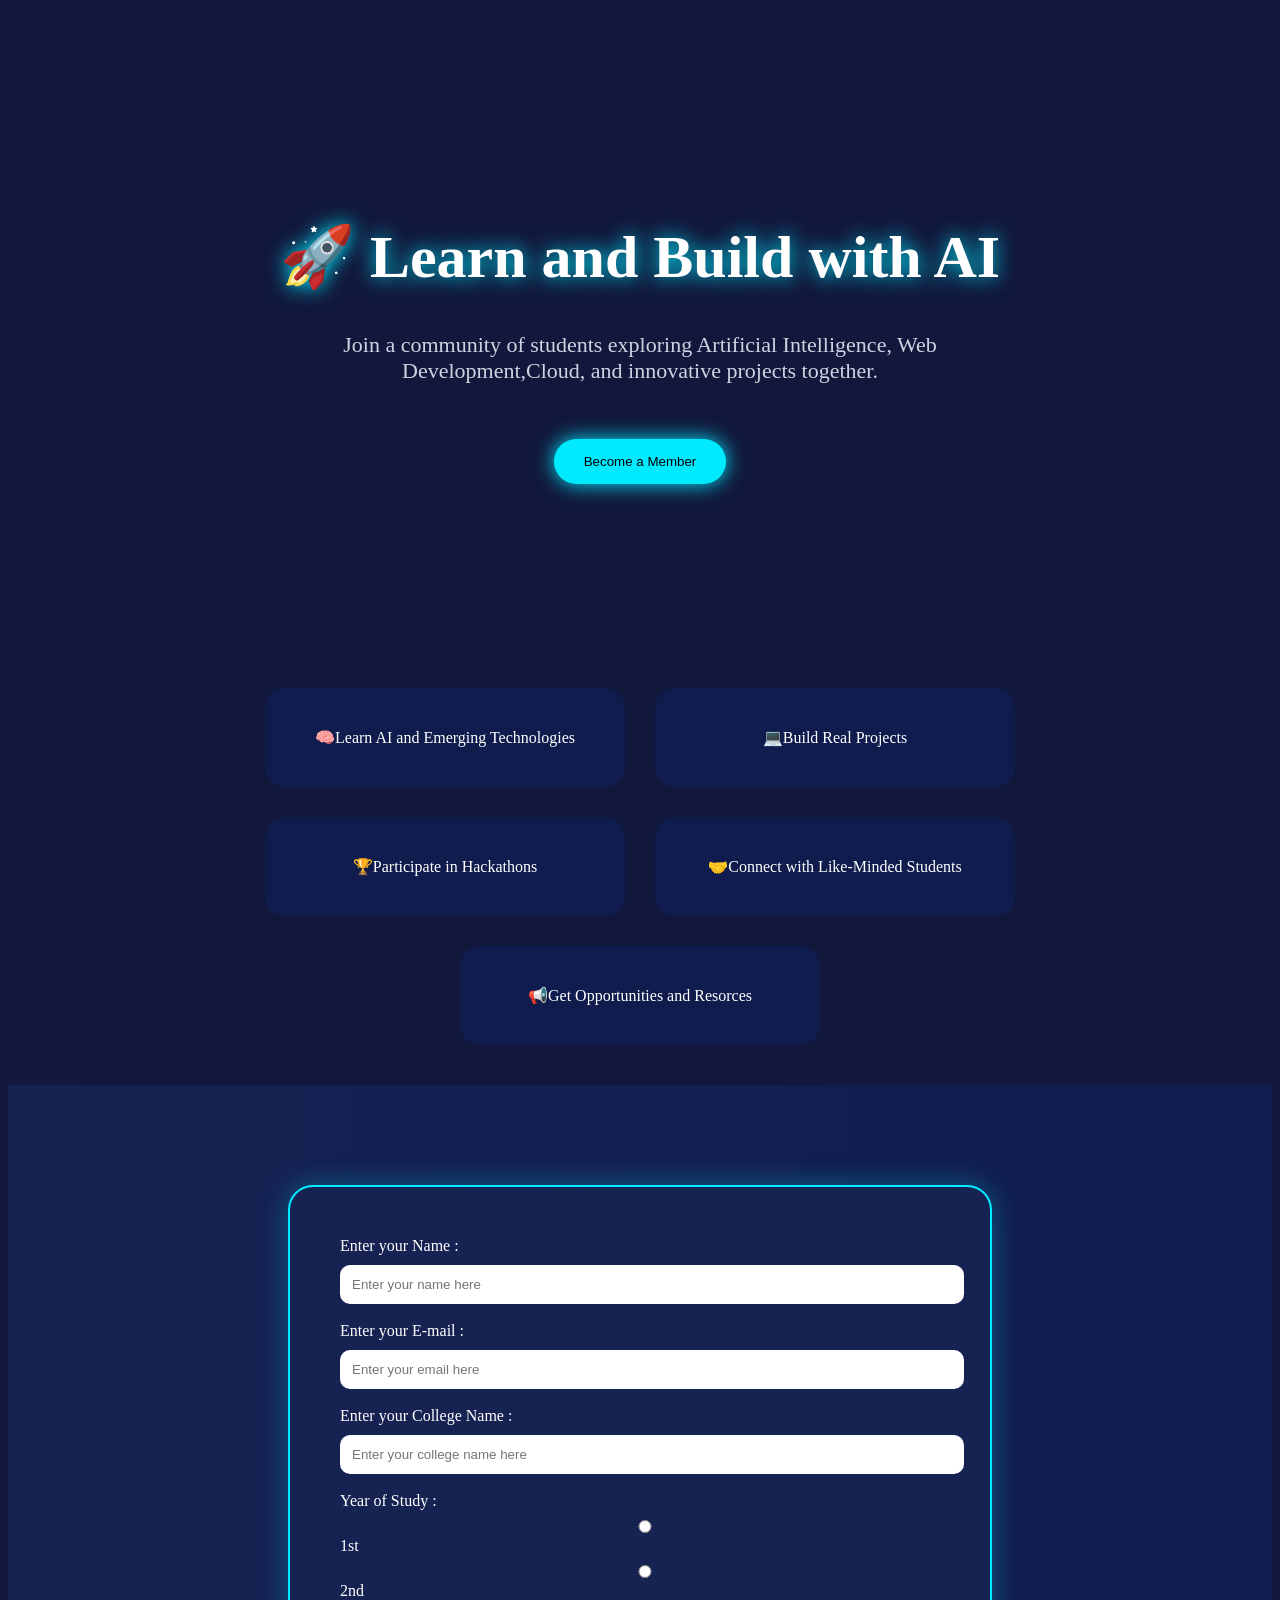
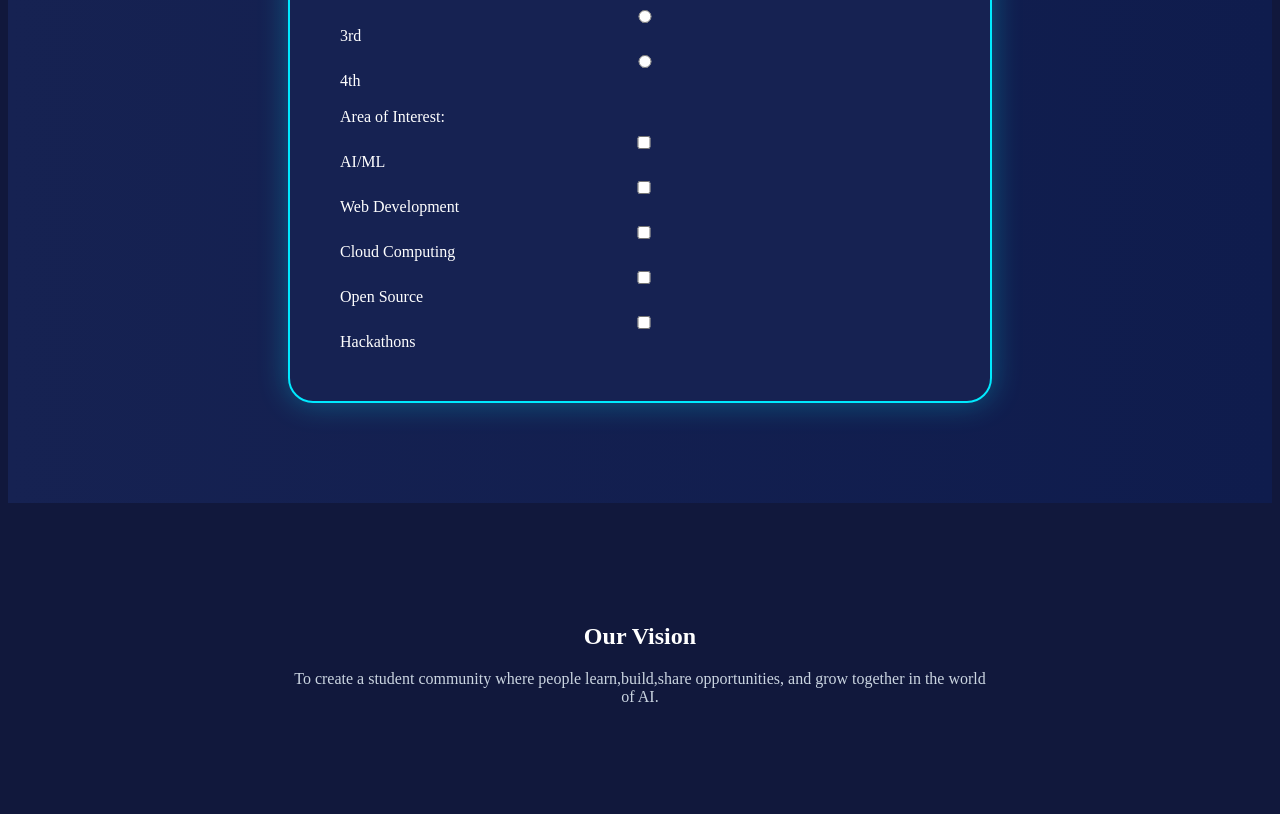
==== join.html @ 81e856c5 "Cyborg landing page project" ====
<!DOCTYPE html>
<html lang="en">
<head>
    <meta charset="UTF-8">
    <meta name="viewport" content="width=device-width, initial-scale=1.0">
    <title>Document</title>
    <link rel="stylesheet" href="join.css">
</head>
<body>
    <main>
    <section class="main">
        <h1>🚀 Learn and Build with AI</h1>
        <p>Join a community of students exploring Artificial Intelligence,
            Web Development,Cloud, and innovative projects together.
        </p>
        <button class="member-btn">Become a Member</button>

    </section>
    <section class="why">
        <div class="card">🧠Learn AI and Emerging Technologies</div>
        <div class="card">💻Build Real Projects</div>
        <div class="card">🏆Participate in Hackathons</div>
        <div class="card">🤝Connect with Like-Minded Students</div>
        <div class="card">📢Get Opportunities and Resorces</div>
    </section>
    <section class="form-section">
    <form action="" id="register-form">
        <label for="name">Enter your Name : <input type="text" placeholder="Enter your name here" id="name"></label>
        <br><br>
        <label for="mail">Enter your E-mail : <input type="email" placeholder="Enter your email here"></label>
        <br><br>
        <label for="collegename">Enter your College Name : <input type="text" placeholder="Enter your college name here" id="collegename"></label>
        <br><br>
        <label for="branch">Year of Study : </label>
         <br>
         <label for="first"><input type="radio" id="first" name="first">1st</label>
         <br>
         <label for="second"><input type="radio" id="second" name="second">2nd</label>
         <br>
         <label for="third"><input type="radio" id="third" name="third">3rd</label>
         <br>
         <label for="fourth"><input type="radio" id="fourth" name="fourth">4th</label>
         <br><br>
         <label for="interest">Area of Interest:</label>
         <br>
         <label for="AI" ><input type="checkbox" id="AI">AI/ML</label>
         <br>
         <label for="Webdev" ><input type="checkbox" id="Webdev">Web Development</label>
         <br>
         <label for="Cloud" ><input type="checkbox" id="Cloud">Cloud Computing</label>
         <br>
         <label for="opensource" ><input type="checkbox" id="opensource">Open Source</label>
         <br>
         <label for="hackathons" ><input type="checkbox" id="hackathons">Hackathons</label>
         <br>
    </form>
    </section>
    <section class="message">
        <h2>Our Vision</h2>
        <p>To create a student community where people learn,build,share opportunities, and grow together in the world of AI.</p>

    </section>
    <section class="thanks">
        <h2>🎉 Welcome to the Evolution!</h2>
        <p>Thank you for joining our community.</p>
        <p>We'll connect with you soon.</p>
    </section>
    </main>
    <script src="join.js"></script>
</body>
</html>
---- join.css ----
.main{
    min-height:60vh;
    display:flex;
    flex-direction:column;
    justify-content:center;
    align-items:center;
    text-align:center;
    padding:50px;
}
.main h1{
    font-size:60px;
    margin-bottom:20px;
}
.main p{
    max-width:700px;
    color:#cbd5e1;
    font-size:22px;
    margin-top:20px;
    margin-bottom:20px;
}
.main button{
    margin-top:35px;
    padding:15px 30px;
    border:none;
    border-radius:30px;
    background:#00eaff;
    cursor:pointer;
    box-shadow:0 0 20px #00eaff;
}
.why{
    display:flex;
    flex-wrap:wrap;
    justify-content:center;
    gap:30px;
    padding:40px 80px;
}
.card{
    width:280px;
    background:#0f1c4d;
    padding:40px;
    border-radius:20px;
    text-align:center;
}
.card:hover{
    transform:translateY(-10px);
    box-shadow:0 0 20px #00eaff;
}
.form-section{
    display:flex;
    justify-content:center;
    padding:100px;
    background:linear-gradient(
        to right,
        #162252,
        #0f1c4d
    );
    padding:100px 0;
}
form{
    width:600px;
    background:#162252;
    padding:50px;
    border-radius:25px;
    border: 2px solid #00eaff;
    box-shadow:0 0 30px rgba(0,234,255,0.3);
}
input{
    width:100%;
    padding:12px;
    margin-top:10px;
    border-radius:10px;
    border:none;
}
.message{
    text-align:center;
    padding:100px;
}
.message p{
    max-width:700px;
    margin:auto;
    color:#cbd5e1;
}
.thanks{
    display:none;
    width:600px;
    margin:100px auto;
    padding:50px;
    background:#0f1c4d;
    border-radius:25px;
    border:2px solid #00eaff;
    text-align:center;
    box-shadow:0 0 30px rgba(0,234,255,0.3);
}
.thanks h2{
    font-size:50px;
    margin-bottom:20px;
}
.thanks p{
    font-size:22px;
    color:#cbd5e1;
}
body{
    background:#11183c;
    color:white;
}
.main h1{
    text-shadow:0 0 20px #00eaff;
}
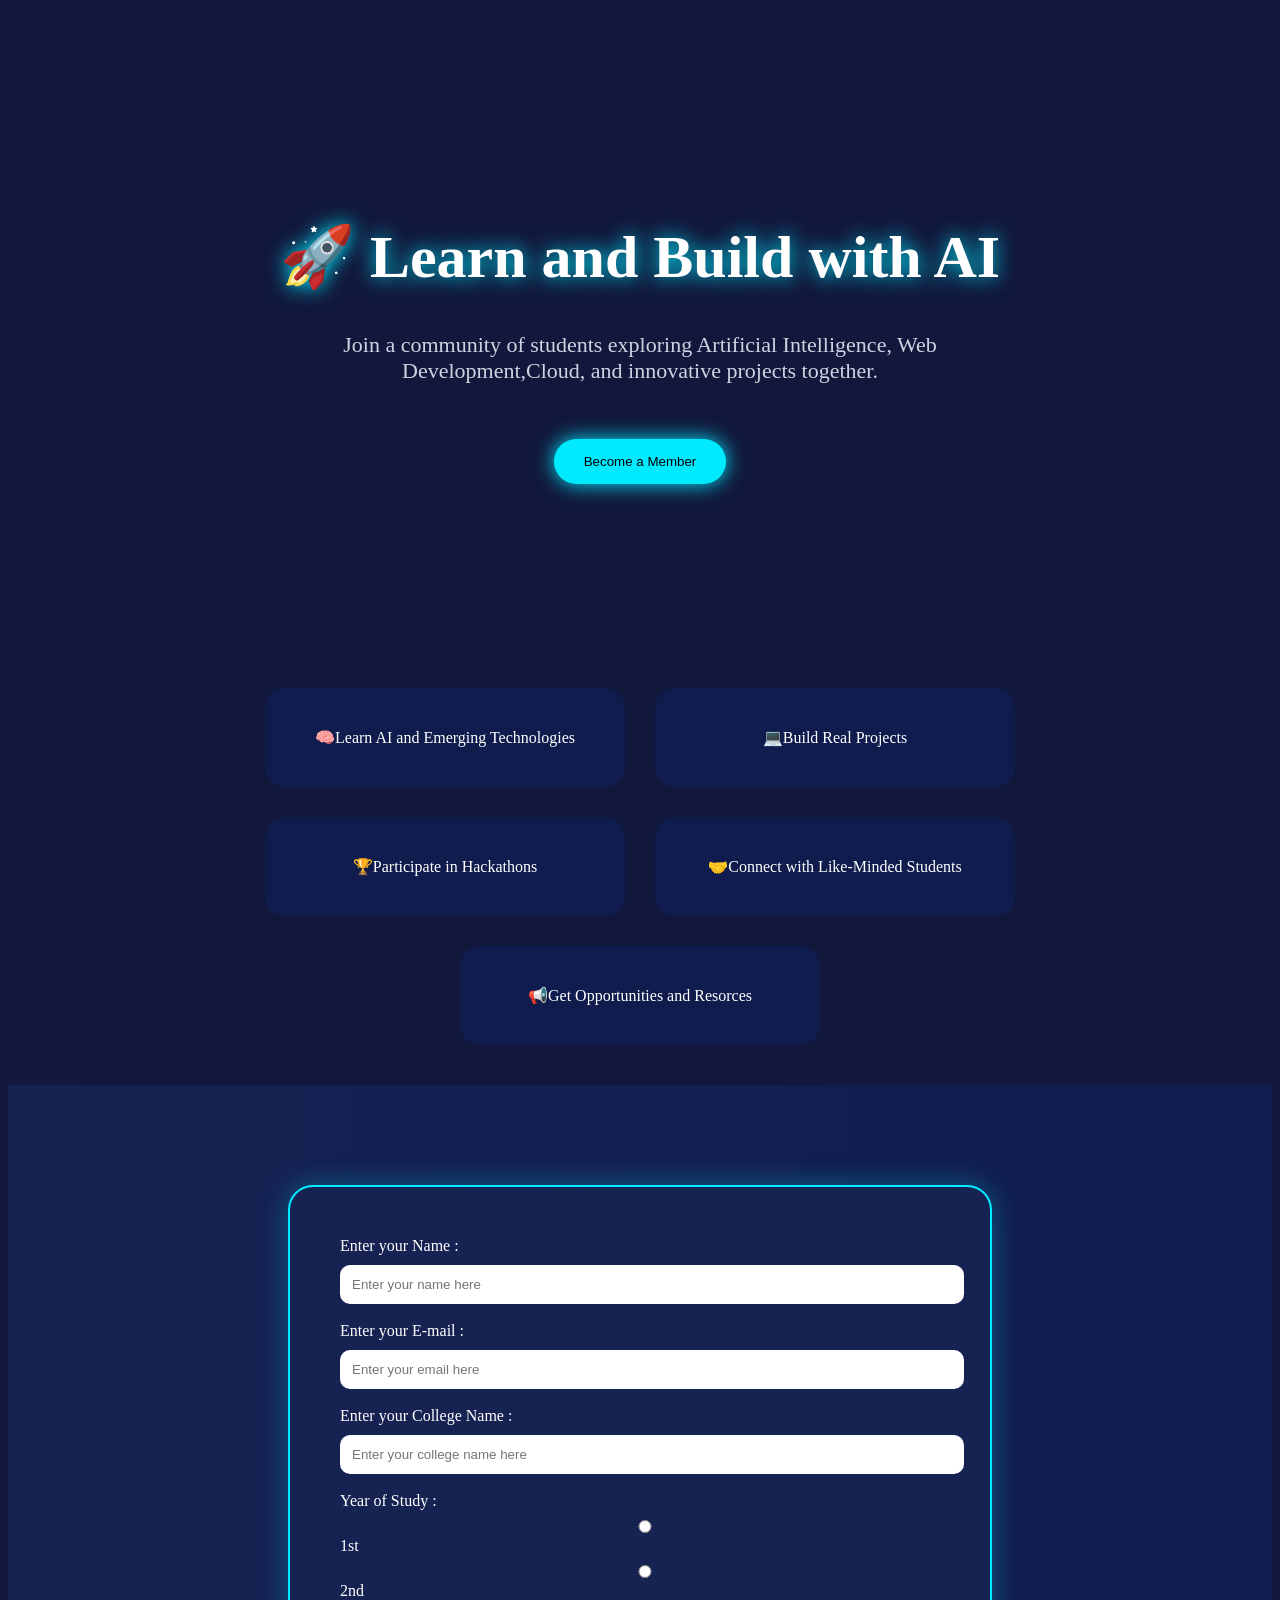
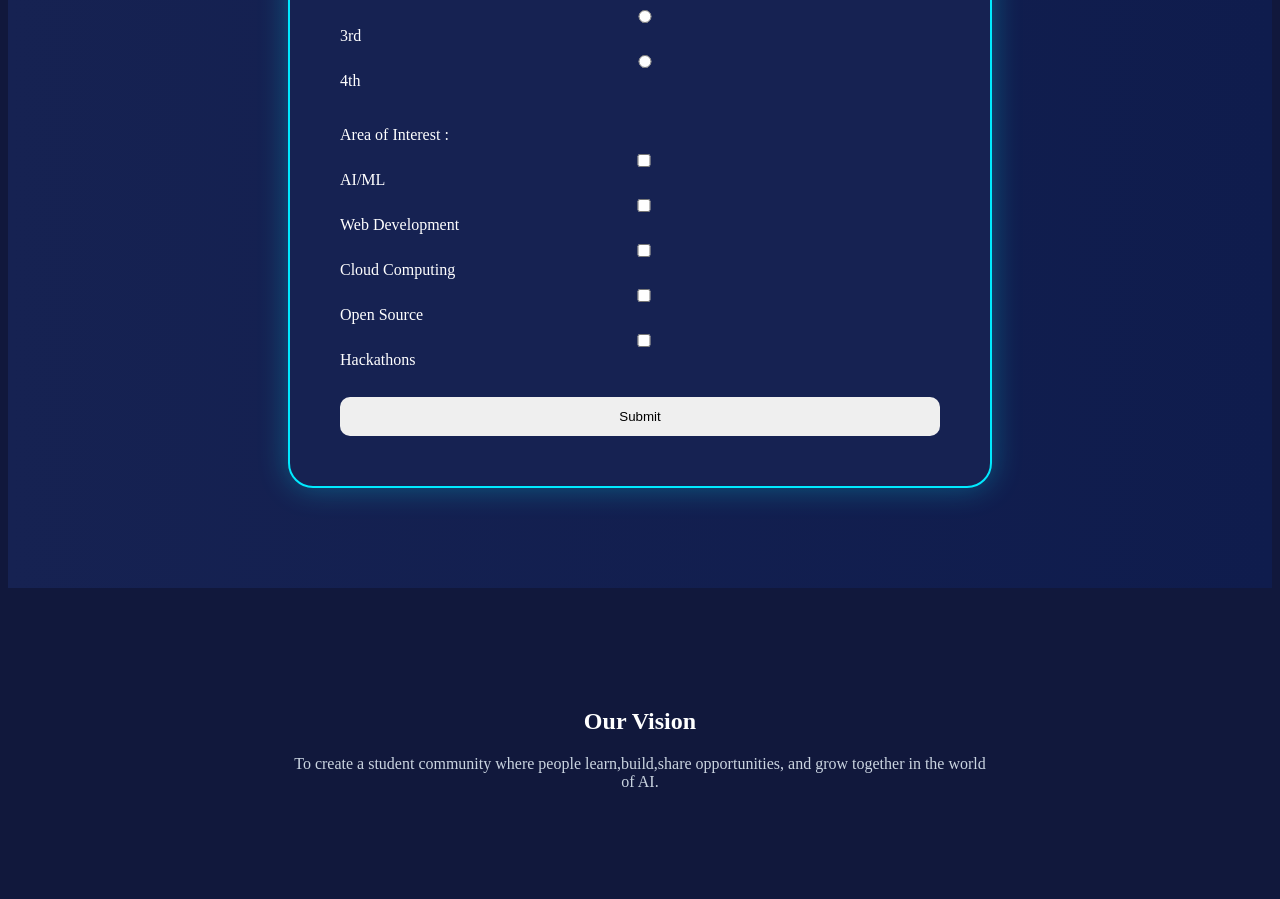
==== commit e87a7530: "update css and fix layout" ====
--- a/join.html
+++ b/join.html
@@ -33,26 +33,27 @@
         <br><br>
         <label for="branch">Year of Study : </label>
          <br>
-         <label for="first"><input type="radio" id="first" name="first">1st</label>
+         <label for="first"><input type="radio" id="first" name="year">1st</label>
          <br>
-         <label for="second"><input type="radio" id="second" name="second">2nd</label>
+         <label for="second"><input type="radio" id="second" name="year">2nd</label>
          <br>
-         <label for="third"><input type="radio" id="third" name="third">3rd</label>
+         <label for="third"><input type="radio" id="third" name="year">3rd</label>
          <br>
-         <label for="fourth"><input type="radio" id="fourth" name="fourth">4th</label>
+         <label for="fourth"><input type="radio" id="fourth" name="year">4th</label>
+         <br><br><br>
+         <label for="interest">Area of Interest : </label>
+         <br>
+         <label for="AI" ><input type="checkbox" id="AI" name="interest">AI/ML</label>
+         <br>
+         <label for="Webdev" ><input type="checkbox" id="Webdev" name="interest">Web Development</label>
+         <br>
+         <label for="Cloud" ><input type="checkbox" id="Cloud" name="interest">Cloud Computing</label>
+         <br>
+         <label for="opensource" ><input type="checkbox" id="opensource" name="interest">Open Source</label>
+         <br>
+         <label for="hackathons" ><input type="checkbox" id="hackathons" name="interest">Hackathons</label>
          <br><br>
-         <label for="interest">Area of Interest:</label>
-         <br>
-         <label for="AI" ><input type="checkbox" id="AI">AI/ML</label>
-         <br>
-         <label for="Webdev" ><input type="checkbox" id="Webdev">Web Development</label>
-         <br>
-         <label for="Cloud" ><input type="checkbox" id="Cloud">Cloud Computing</label>
-         <br>
-         <label for="opensource" ><input type="checkbox" id="opensource">Open Source</label>
-         <br>
-         <label for="hackathons" ><input type="checkbox" id="hackathons">Hackathons</label>
-         <br>
+         <input type="submit">
     </form>
     </section>
     <section class="message">
@@ -60,12 +61,13 @@
         <p>To create a student community where people learn,build,share opportunities, and grow together in the world of AI.</p>
 
     </section>
+    
+    </main>
     <section class="thanks">
         <h2>🎉 Welcome to the Evolution!</h2>
         <p>Thank you for joining our community.</p>
         <p>We'll connect with you soon.</p>
     </section>
-    </main>
     <script src="join.js"></script>
 </body>
 </html>
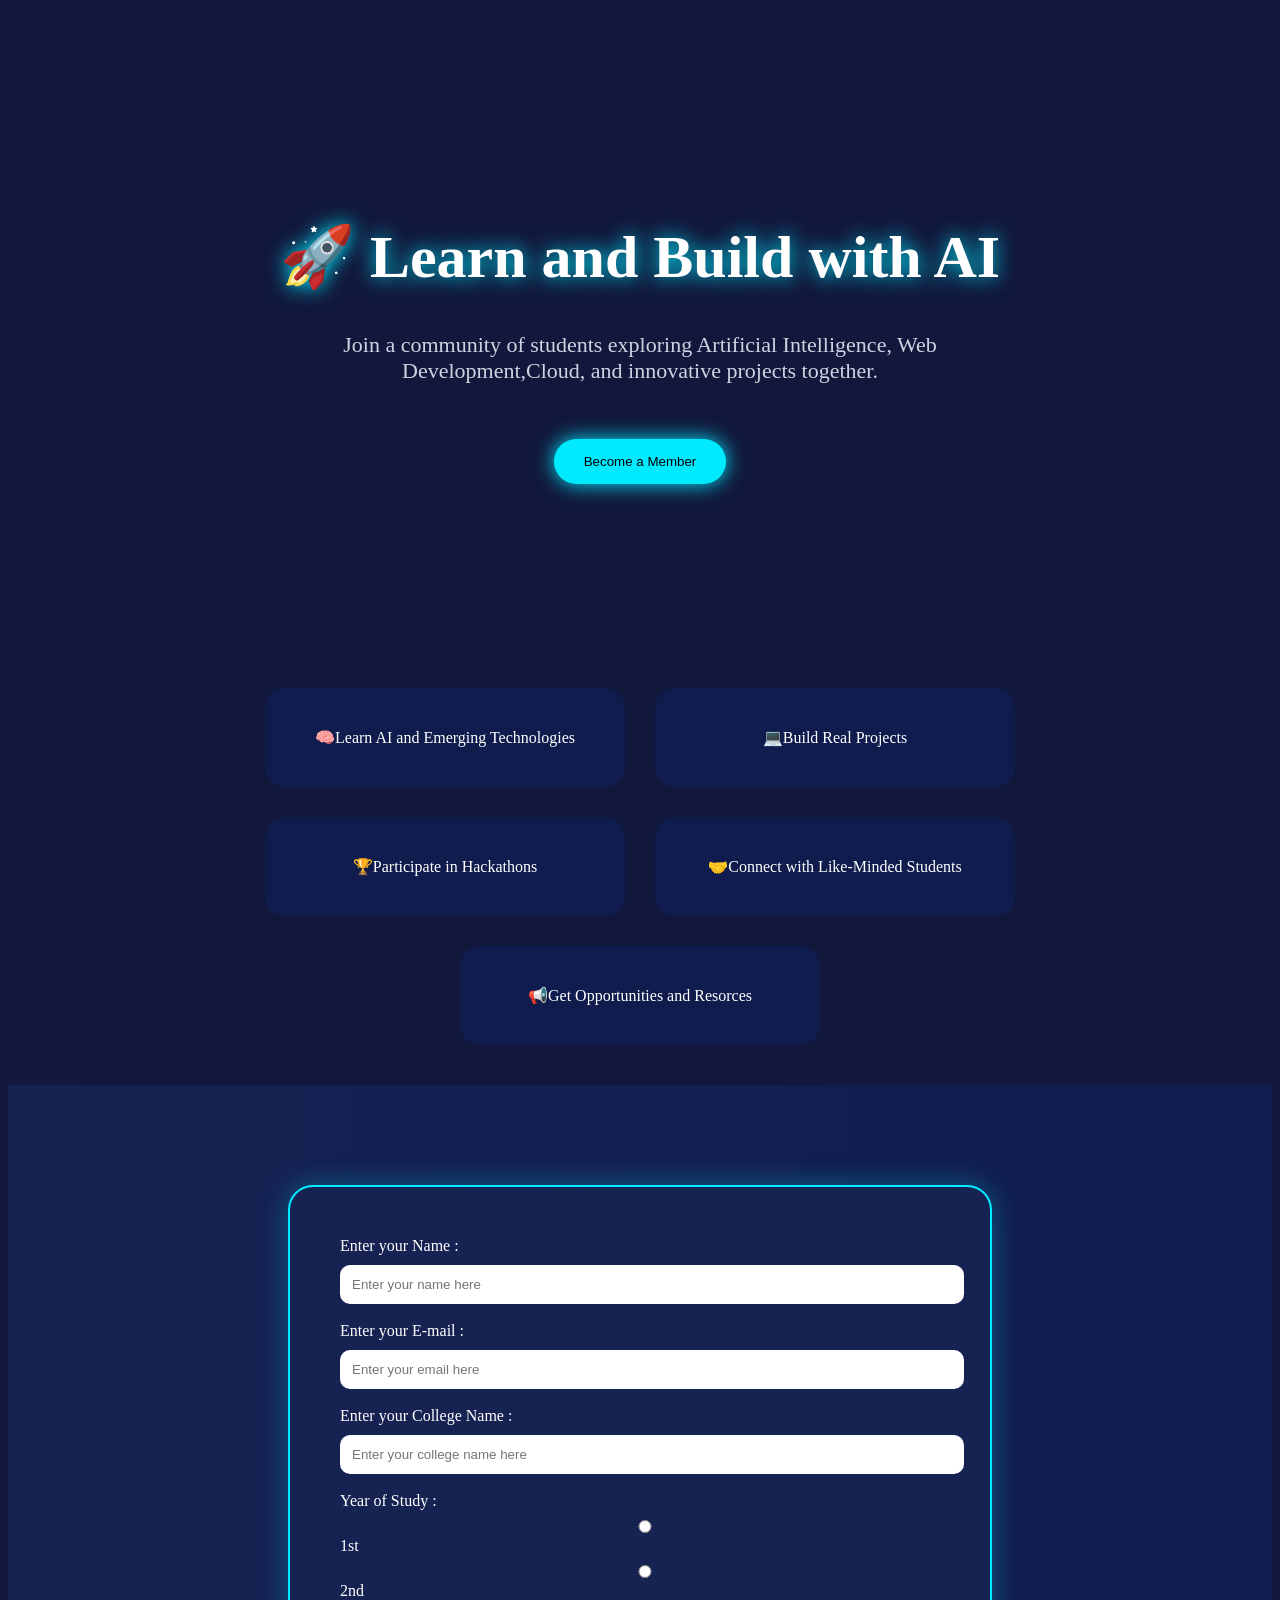
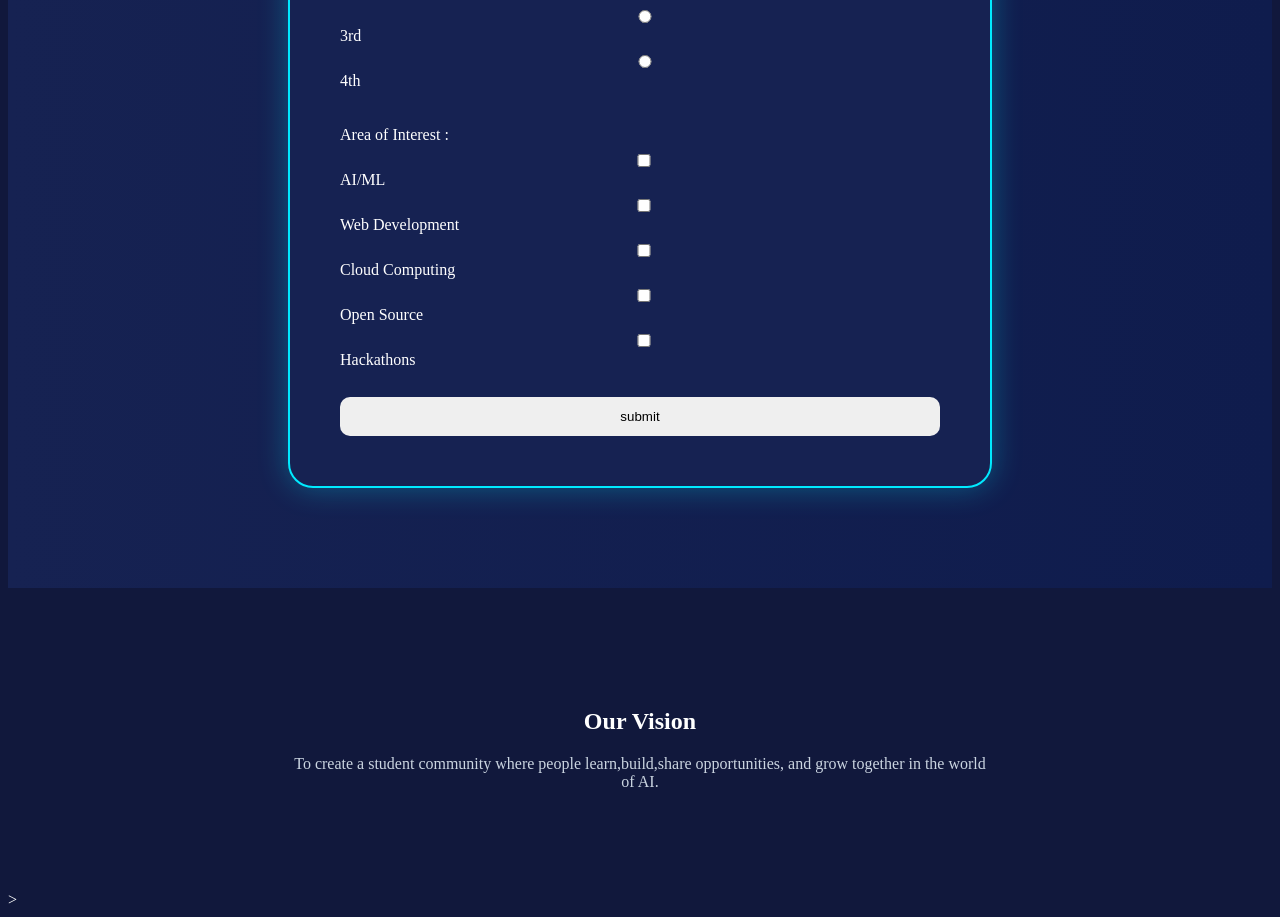
==== commit c8e91d82: "hope so cyborg-y work" ====
--- a/join.html
+++ b/join.html
@@ -25,11 +25,11 @@
     </section>
     <section class="form-section">
     <form action="" id="register-form">
-        <label for="name">Enter your Name : <input type="text" placeholder="Enter your name here" id="name"></label>
+        <label for="name">Enter your Name : <input type="text" placeholder="Enter your name here" id="name" required></label>
         <br><br>
-        <label for="mail">Enter your E-mail : <input type="email" placeholder="Enter your email here"></label>
+        <label for="mail">Enter your E-mail : <input type="email" placeholder="Enter your email here" id="email" required></label>
         <br><br>
-        <label for="collegename">Enter your College Name : <input type="text" placeholder="Enter your college name here" id="collegename"></label>
+        <label for="collegename">Enter your College Name : <input type="text" placeholder="Enter your college name here" id="collegename" id="collegename" required></label>
         <br><br>
         <label for="branch">Year of Study : </label>
          <br>
@@ -53,7 +53,7 @@
          <br>
          <label for="hackathons" ><input type="checkbox" id="hackathons" name="interest">Hackathons</label>
          <br><br>
-         <input type="submit">
+         <input type="submit" value="submit">
     </form>
     </section>
     <section class="message">
@@ -70,4 +70,4 @@
     </section>
     <script src="join.js"></script>
 </body>
-</html>+</html>>
